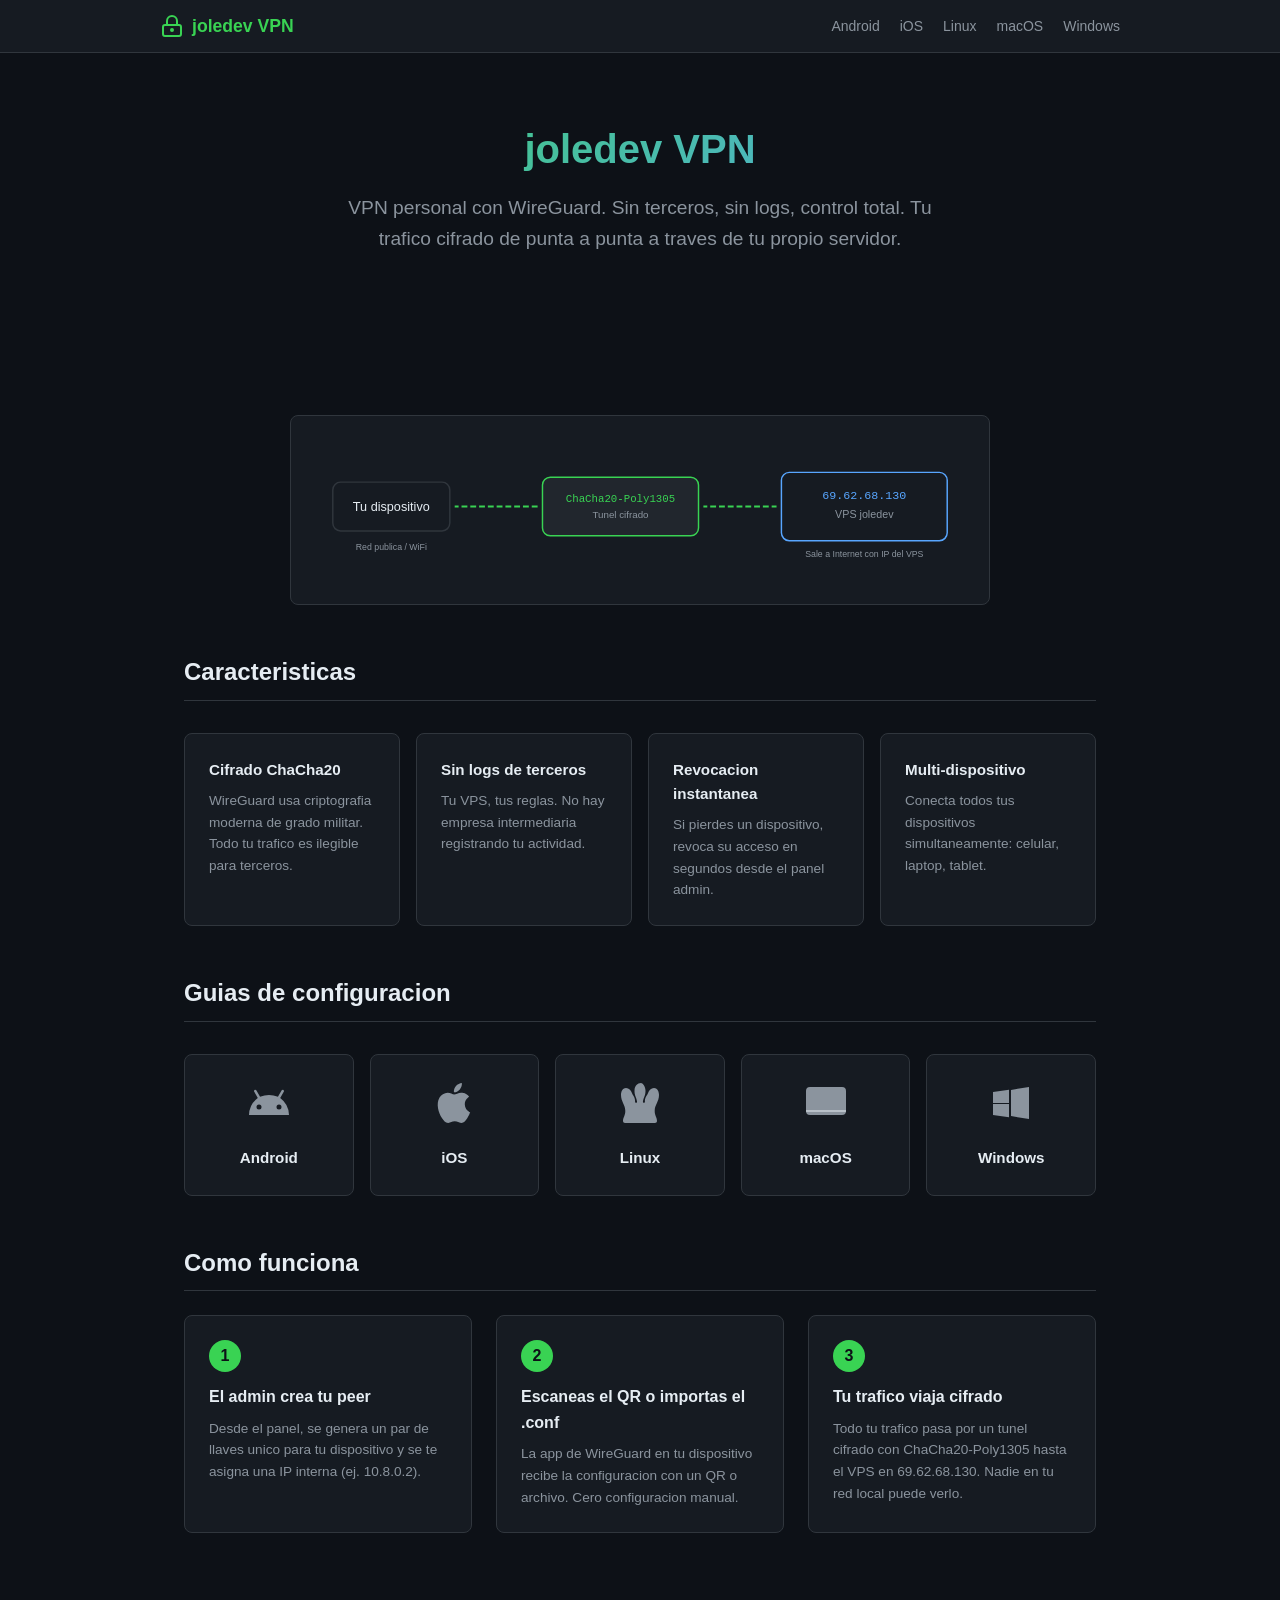
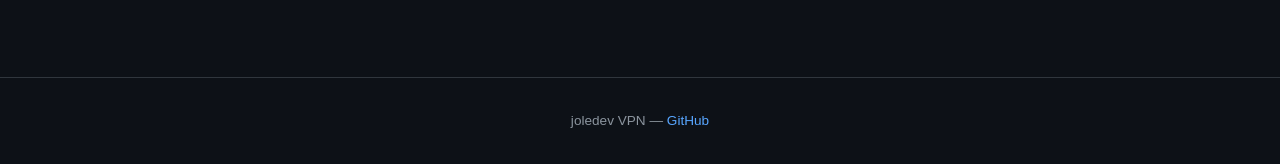
==== docs/index.html @ ba5b8e24 "feat: self-hosted WireGuard VPN on K3s WireGuard VPN with wg-easy admin panel, docs site, Authelia 2" ====
<!DOCTYPE html>
<html lang="es">
<head>
  <meta charset="UTF-8">
  <meta name="viewport" content="width=device-width, initial-scale=1.0">
  <title>joledev VPN</title>
  <link rel="stylesheet" href="assets/style.css">
</head>
<body>

<nav class="nav">
  <div class="nav-inner">
    <a href="/" class="nav-brand">
      <svg viewBox="0 0 24 24" fill="none" stroke="currentColor" stroke-width="2" stroke-linecap="round" stroke-linejoin="round"><rect x="3" y="11" width="18" height="11" rx="2" ry="2"/><path d="M7 11V7a5 5 0 0 1 10 0v4"/><circle cx="12" cy="16" r="1"/></svg>
      joledev VPN
    </a>
    <div class="nav-links">
      <a href="android.html">Android</a>
      <a href="ios.html">iOS</a>
      <a href="linux.html">Linux</a>
      <a href="macos.html">macOS</a>
      <a href="windows.html">Windows</a>
    </div>
  </div>
</nav>

<div class="hero">
  <h1>joledev VPN</h1>
  <p class="tagline">VPN personal con WireGuard. Sin terceros, sin logs, control total. Tu trafico cifrado de punta a punta a traves de tu propio servidor.</p>
</div>

<div class="container">

  <!-- Diagram -->
  <div class="diagram-container">
    <svg viewBox="0 0 650 120" xmlns="http://www.w3.org/2000/svg">
      <!-- Device -->
      <rect x="10" y="35" width="120" height="50" rx="8" fill="#161b22" stroke="#30363d" stroke-width="1.5"/>
      <text x="70" y="65" text-anchor="middle" fill="#e6edf3" font-size="13" font-family="sans-serif">Tu dispositivo</text>
      <!-- Arrow 1 -->
      <line x1="135" y1="60" x2="220" y2="60" stroke="#39d353" stroke-width="2" stroke-dasharray="6,3">
        <animate attributeName="stroke-dashoffset" from="18" to="0" dur="1.5s" repeatCount="indefinite"/>
      </line>
      <!-- Encrypted tunnel -->
      <rect x="225" y="30" width="160" height="60" rx="8" fill="#21262d" stroke="#39d353" stroke-width="1.5"/>
      <text x="305" y="55" text-anchor="middle" fill="#39d353" font-size="11" font-family="monospace">ChaCha20-Poly1305</text>
      <text x="305" y="72" text-anchor="middle" fill="#8b949e" font-size="10" font-family="sans-serif">Tunel cifrado</text>
      <!-- Arrow 2 -->
      <line x1="390" y1="60" x2="465" y2="60" stroke="#39d353" stroke-width="2" stroke-dasharray="6,3">
        <animate attributeName="stroke-dashoffset" from="18" to="0" dur="1.5s" repeatCount="indefinite"/>
      </line>
      <!-- VPS -->
      <rect x="470" y="25" width="170" height="70" rx="8" fill="#161b22" stroke="#58a6ff" stroke-width="1.5"/>
      <text x="555" y="52" text-anchor="middle" fill="#58a6ff" font-size="12" font-family="monospace">69.62.68.130</text>
      <text x="555" y="72" text-anchor="middle" fill="#8b949e" font-size="11" font-family="sans-serif">VPS joledev</text>
      <!-- Labels -->
      <text x="70" y="105" text-anchor="middle" fill="#8b949e" font-size="9" font-family="sans-serif">Red publica / WiFi</text>
      <text x="555" y="112" text-anchor="middle" fill="#8b949e" font-size="9" font-family="sans-serif">Sale a Internet con IP del VPS</text>
    </svg>
  </div>

  <!-- Features -->
  <div class="section">
    <h2>Caracteristicas</h2>
    <div class="features">
      <div class="feature-card">
        <h3>Cifrado ChaCha20</h3>
        <p>WireGuard usa criptografia moderna de grado militar. Todo tu trafico es ilegible para terceros.</p>
      </div>
      <div class="feature-card">
        <h3>Sin logs de terceros</h3>
        <p>Tu VPS, tus reglas. No hay empresa intermediaria registrando tu actividad.</p>
      </div>
      <div class="feature-card">
        <h3>Revocacion instantanea</h3>
        <p>Si pierdes un dispositivo, revoca su acceso en segundos desde el panel admin.</p>
      </div>
      <div class="feature-card">
        <h3>Multi-dispositivo</h3>
        <p>Conecta todos tus dispositivos simultaneamente: celular, laptop, tablet.</p>
      </div>
    </div>
  </div>

  <!-- Platforms -->
  <div class="section">
    <h2>Guias de configuracion</h2>
    <div class="platforms">
      <a href="android.html" class="platform-card">
        <svg viewBox="0 0 24 24" xmlns="http://www.w3.org/2000/svg"><path d="M17.6 9.48l1.84-3.18c.16-.31.04-.69-.26-.85-.29-.15-.65-.06-.83.22l-1.88 3.24a11.46 11.46 0 00-8.94 0L5.65 5.67c-.19-.29-.51-.38-.83-.22-.31.16-.43.54-.26.85L6.4 9.48A10.78 10.78 0 002 18h20a10.78 10.78 0 00-4.4-8.52zM7 15.25a1.25 1.25 0 110-2.5 1.25 1.25 0 010 2.5zm10 0a1.25 1.25 0 110-2.5 1.25 1.25 0 010 2.5z"/></svg>
        <span>Android</span>
      </a>
      <a href="ios.html" class="platform-card">
        <svg viewBox="0 0 24 24" xmlns="http://www.w3.org/2000/svg"><path d="M18.71 19.5c-.83 1.24-1.71 2.45-3.05 2.47-1.34.03-1.77-.79-3.29-.79-1.53 0-2 .77-3.27.82-1.31.05-2.3-1.32-3.14-2.53C4.25 17 2.94 12.45 4.7 9.39c.87-1.52 2.43-2.48 4.12-2.51 1.28-.02 2.5.87 3.29.87.78 0 2.26-1.07 3.8-.91.65.03 2.47.26 3.64 1.98-.09.06-2.17 1.28-2.15 3.81.03 3.02 2.65 4.03 2.68 4.04-.03.07-.42 1.44-1.38 2.83M13 3.5c.73-.83 1.94-1.46 2.94-1.5.13 1.17-.34 2.35-1.04 3.19-.69.85-1.83 1.51-2.95 1.42-.15-1.15.41-2.35 1.05-3.11z"/></svg>
        <span>iOS</span>
      </a>
      <a href="linux.html" class="platform-card">
        <svg viewBox="0 0 24 24" xmlns="http://www.w3.org/2000/svg"><path d="M12.5 2c-1.8 0-3.1 1.57-3.23 3.47-.19 2.7 1 3.63 1.27 5.85.05.4-.18.53-.5.53-.3 0-.53-.12-.5-.5.15-2.1-1.06-3.03-1.57-4.35C7.44 5.6 6.5 4.5 5 4.5c-1.93 0-2.5 2-2.5 3.5 0 3.25 2.15 4.95 2.15 8 0 2.5-1.15 3-1.15 5 0 .55.45 1 1 1h15c.55 0 1-.45 1-1 0-2-1.15-2.5-1.15-5 0-3.05 2.15-4.75 2.15-8 0-1.5-.57-3.5-2.5-3.5-1.5 0-2.44 1.1-2.97 2.5-.51 1.32-1.72 2.25-1.57 4.35.03.38-.2.5-.5.5-.32 0-.55-.13-.5-.53.27-2.22 1.46-3.15 1.27-5.85C14.6 3.57 13.3 2 12.5 2z"/></svg>
        <span>Linux</span>
      </a>
      <a href="macos.html" class="platform-card">
        <svg viewBox="0 0 24 24" xmlns="http://www.w3.org/2000/svg"><path d="M4 4h16a2 2 0 012 2v10a2 2 0 01-2 2H4a2 2 0 01-2-2V6a2 2 0 012-2zm4 18h8m-4-4v4"/><line x1="2" y1="16" x2="22" y2="16" stroke="currentColor" stroke-width="0.5"/></svg>
        <span>macOS</span>
      </a>
      <a href="windows.html" class="platform-card">
        <svg viewBox="0 0 24 24" xmlns="http://www.w3.org/2000/svg"><path d="M3 12V6.5l8-1.14V12H3zm0 .5h8v6.64l-8-1.14V12.5zm9-7.03L21 4v8.5h-9V5.47zm0 13.06V12.5h9V20l-9-1.47z"/></svg>
        <span>Windows</span>
      </a>
    </div>
  </div>

  <!-- How it works -->
  <div class="section">
    <h2>Como funciona</h2>
    <div class="how-grid">
      <div class="how-card">
        <div class="number">1</div>
        <h3>El admin crea tu peer</h3>
        <p>Desde el panel, se genera un par de llaves unico para tu dispositivo y se te asigna una IP interna (ej. 10.8.0.2).</p>
      </div>
      <div class="how-card">
        <div class="number">2</div>
        <h3>Escaneas el QR o importas el .conf</h3>
        <p>La app de WireGuard en tu dispositivo recibe la configuracion con un QR o archivo. Cero configuracion manual.</p>
      </div>
      <div class="how-card">
        <div class="number">3</div>
        <h3>Tu trafico viaja cifrado</h3>
        <p>Todo tu trafico pasa por un tunel cifrado con ChaCha20-Poly1305 hasta el VPS en 69.62.68.130. Nadie en tu red local puede verlo.</p>
      </div>
    </div>
  </div>

</div>

<footer class="footer">
  <p>joledev VPN &mdash; <a href="https://github.com/joledev/joledev-vpn" target="_blank">GitHub</a></p>
</footer>

<script>
document.querySelectorAll('.copy-btn').forEach(btn => {
  btn.addEventListener('click', () => {
    const code = btn.parentElement.querySelector('pre').textContent;
    navigator.clipboard.writeText(code).then(() => {
      btn.textContent = 'Copiado';
      btn.classList.add('copied');
      setTimeout(() => { btn.textContent = 'Copiar'; btn.classList.remove('copied'); }, 2000);
    });
  });
});
</script>

</body>
</html>
---- docs/assets/style.css ----
:root {
  --bg-primary: #0d1117;
  --bg-secondary: #161b22;
  --bg-tertiary: #21262d;
  --accent-green: #39d353;
  --accent-cyan: #58a6ff;
  --text-primary: #e6edf3;
  --text-secondary: #8b949e;
  --border: #30363d;
  --danger: #f85149;
  --radius: 8px;
  --max-width: 960px;
}

* { margin: 0; padding: 0; box-sizing: border-box; }

body {
  font-family: -apple-system, BlinkMacSystemFont, 'Segoe UI', Roboto, 'Helvetica Neue', sans-serif;
  background: var(--bg-primary);
  color: var(--text-primary);
  line-height: 1.6;
  -webkit-font-smoothing: antialiased;
}

a { color: var(--accent-cyan); text-decoration: none; }
a:hover { text-decoration: underline; }

/* ===== NAV ===== */
.nav {
  background: var(--bg-secondary);
  border-bottom: 1px solid var(--border);
  padding: 0.75rem 1.5rem;
  position: sticky;
  top: 0;
  z-index: 100;
  backdrop-filter: blur(12px);
}
.nav-inner {
  max-width: var(--max-width);
  margin: 0 auto;
  display: flex;
  align-items: center;
  justify-content: space-between;
  gap: 1rem;
}
.nav-brand {
  font-weight: 700;
  font-size: 1.1rem;
  color: var(--accent-green);
  display: flex;
  align-items: center;
  gap: 0.5rem;
}
.nav-brand svg { width: 24px; height: 24px; }
.nav-links { display: flex; gap: 1.25rem; flex-wrap: wrap; }
.nav-links a {
  color: var(--text-secondary);
  font-size: 0.875rem;
  transition: color 0.15s;
}
.nav-links a:hover, .nav-links a.active {
  color: var(--text-primary);
  text-decoration: none;
}

/* ===== LAYOUT ===== */
.container {
  max-width: var(--max-width);
  margin: 0 auto;
  padding: 2rem 1.5rem;
}

/* ===== HERO ===== */
.hero {
  text-align: center;
  padding: 4rem 1.5rem;
}
.hero h1 {
  font-size: 2.5rem;
  font-weight: 800;
  margin-bottom: 0.75rem;
  background: linear-gradient(135deg, var(--accent-green), var(--accent-cyan));
  -webkit-background-clip: text;
  -webkit-text-fill-color: transparent;
  background-clip: text;
}
.hero .tagline {
  font-size: 1.2rem;
  color: var(--text-secondary);
  max-width: 600px;
  margin: 0 auto 2rem;
}

/* ===== DIAGRAM ===== */
.diagram-container {
  background: var(--bg-secondary);
  border: 1px solid var(--border);
  border-radius: var(--radius);
  padding: 2rem;
  margin: 2rem auto;
  max-width: 700px;
  overflow-x: auto;
}
.diagram-container svg {
  width: 100%;
  height: auto;
}

/* ===== FEATURES GRID ===== */
.features {
  display: grid;
  grid-template-columns: repeat(auto-fit, minmax(200px, 1fr));
  gap: 1rem;
  margin: 2rem 0;
}
.feature-card {
  background: var(--bg-secondary);
  border: 1px solid var(--border);
  border-radius: var(--radius);
  padding: 1.5rem;
  transition: border-color 0.2s;
}
.feature-card:hover { border-color: var(--accent-green); }
.feature-card h3 {
  font-size: 0.95rem;
  margin-bottom: 0.5rem;
  display: flex;
  align-items: center;
  gap: 0.5rem;
}
.feature-card p {
  font-size: 0.85rem;
  color: var(--text-secondary);
}

/* ===== PLATFORM CARDS ===== */
.platforms {
  display: grid;
  grid-template-columns: repeat(auto-fit, minmax(160px, 1fr));
  gap: 1rem;
  margin: 2rem 0;
}
.platform-card {
  background: var(--bg-secondary);
  border: 1px solid var(--border);
  border-radius: var(--radius);
  padding: 1.5rem;
  text-align: center;
  transition: border-color 0.2s, transform 0.2s;
  display: block;
  color: var(--text-primary);
}
.platform-card:hover {
  border-color: var(--accent-cyan);
  transform: translateY(-2px);
  text-decoration: none;
}
.platform-card svg {
  width: 48px;
  height: 48px;
  margin-bottom: 0.75rem;
  fill: var(--text-secondary);
}
.platform-card:hover svg { fill: var(--accent-cyan); }
.platform-card span {
  display: block;
  font-weight: 600;
  font-size: 0.95rem;
}

/* ===== SECTION ===== */
.section { margin: 3rem 0; }
.section h2 {
  font-size: 1.5rem;
  margin-bottom: 1rem;
  padding-bottom: 0.5rem;
  border-bottom: 1px solid var(--border);
}

/* ===== CODE BLOCKS ===== */
.code-block {
  position: relative;
  background: var(--bg-tertiary);
  border: 1px solid var(--border);
  border-radius: var(--radius);
  margin: 1rem 0;
  overflow: hidden;
}
.code-block pre {
  padding: 1rem 1.25rem;
  overflow-x: auto;
  font-family: 'SF Mono', 'Fira Code', 'JetBrains Mono', monospace;
  font-size: 0.85rem;
  line-height: 1.5;
  color: var(--text-primary);
}
.code-block .copy-btn {
  position: absolute;
  top: 0.5rem;
  right: 0.5rem;
  background: var(--bg-secondary);
  border: 1px solid var(--border);
  color: var(--text-secondary);
  padding: 0.25rem 0.5rem;
  border-radius: 4px;
  cursor: pointer;
  font-size: 0.75rem;
  transition: color 0.15s, border-color 0.15s;
}
.code-block .copy-btn:hover {
  color: var(--text-primary);
  border-color: var(--accent-green);
}
.code-block .copy-btn.copied {
  color: var(--accent-green);
  border-color: var(--accent-green);
}

code {
  font-family: 'SF Mono', 'Fira Code', 'JetBrains Mono', monospace;
  font-size: 0.85em;
  background: var(--bg-tertiary);
  padding: 0.15em 0.4em;
  border-radius: 3px;
}

/* ===== BREADCRUMB ===== */
.breadcrumb {
  font-size: 0.85rem;
  color: var(--text-secondary);
  margin-bottom: 1.5rem;
}
.breadcrumb a { color: var(--accent-cyan); }

/* ===== STEPS ===== */
.steps { counter-reset: step; }
.step {
  counter-increment: step;
  margin: 1.5rem 0;
  padding-left: 2.5rem;
  position: relative;
}
.step::before {
  content: counter(step);
  position: absolute;
  left: 0;
  top: 0;
  width: 1.75rem;
  height: 1.75rem;
  background: var(--accent-green);
  color: var(--bg-primary);
  border-radius: 50%;
  display: flex;
  align-items: center;
  justify-content: center;
  font-weight: 700;
  font-size: 0.85rem;
}
.step h3 {
  font-size: 1rem;
  margin-bottom: 0.5rem;
}
.step p {
  color: var(--text-secondary);
  font-size: 0.9rem;
}

/* ===== CALLOUT ===== */
.callout {
  border-left: 3px solid var(--accent-cyan);
  background: var(--bg-secondary);
  padding: 1rem 1.25rem;
  border-radius: 0 var(--radius) var(--radius) 0;
  margin: 1rem 0;
  font-size: 0.9rem;
}
.callout.warning {
  border-left-color: #d29922;
}
.callout.danger {
  border-left-color: var(--danger);
}
.callout strong {
  display: block;
  margin-bottom: 0.25rem;
}

/* ===== FIGURE ===== */
.screenshot {
  background: var(--bg-tertiary);
  border: 1px solid var(--border);
  border-radius: var(--radius);
  padding: 2rem;
  margin: 1rem 0;
  text-align: center;
  color: var(--text-secondary);
  font-size: 0.85rem;
  font-style: italic;
}

/* ===== FOOTER ===== */
.footer {
  border-top: 1px solid var(--border);
  padding: 2rem 1.5rem;
  text-align: center;
  color: var(--text-secondary);
  font-size: 0.85rem;
  margin-top: 4rem;
}
.footer a { color: var(--accent-cyan); }

/* ===== HOW IT WORKS ===== */
.how-grid {
  display: grid;
  grid-template-columns: repeat(auto-fit, minmax(250px, 1fr));
  gap: 1.5rem;
  margin: 1.5rem 0;
}
.how-card {
  background: var(--bg-secondary);
  border: 1px solid var(--border);
  border-radius: var(--radius);
  padding: 1.5rem;
}
.how-card .number {
  display: inline-block;
  width: 2rem;
  height: 2rem;
  background: var(--accent-green);
  color: var(--bg-primary);
  border-radius: 50%;
  text-align: center;
  line-height: 2rem;
  font-weight: 700;
  margin-bottom: 0.75rem;
}
.how-card h3 { font-size: 1rem; margin-bottom: 0.5rem; }
.how-card p { font-size: 0.85rem; color: var(--text-secondary); }

/* ===== RESPONSIVE ===== */
@media (max-width: 640px) {
  .hero h1 { font-size: 1.75rem; }
  .hero .tagline { font-size: 1rem; }
  .nav-links { gap: 0.75rem; }
  .nav-links a { font-size: 0.8rem; }
}
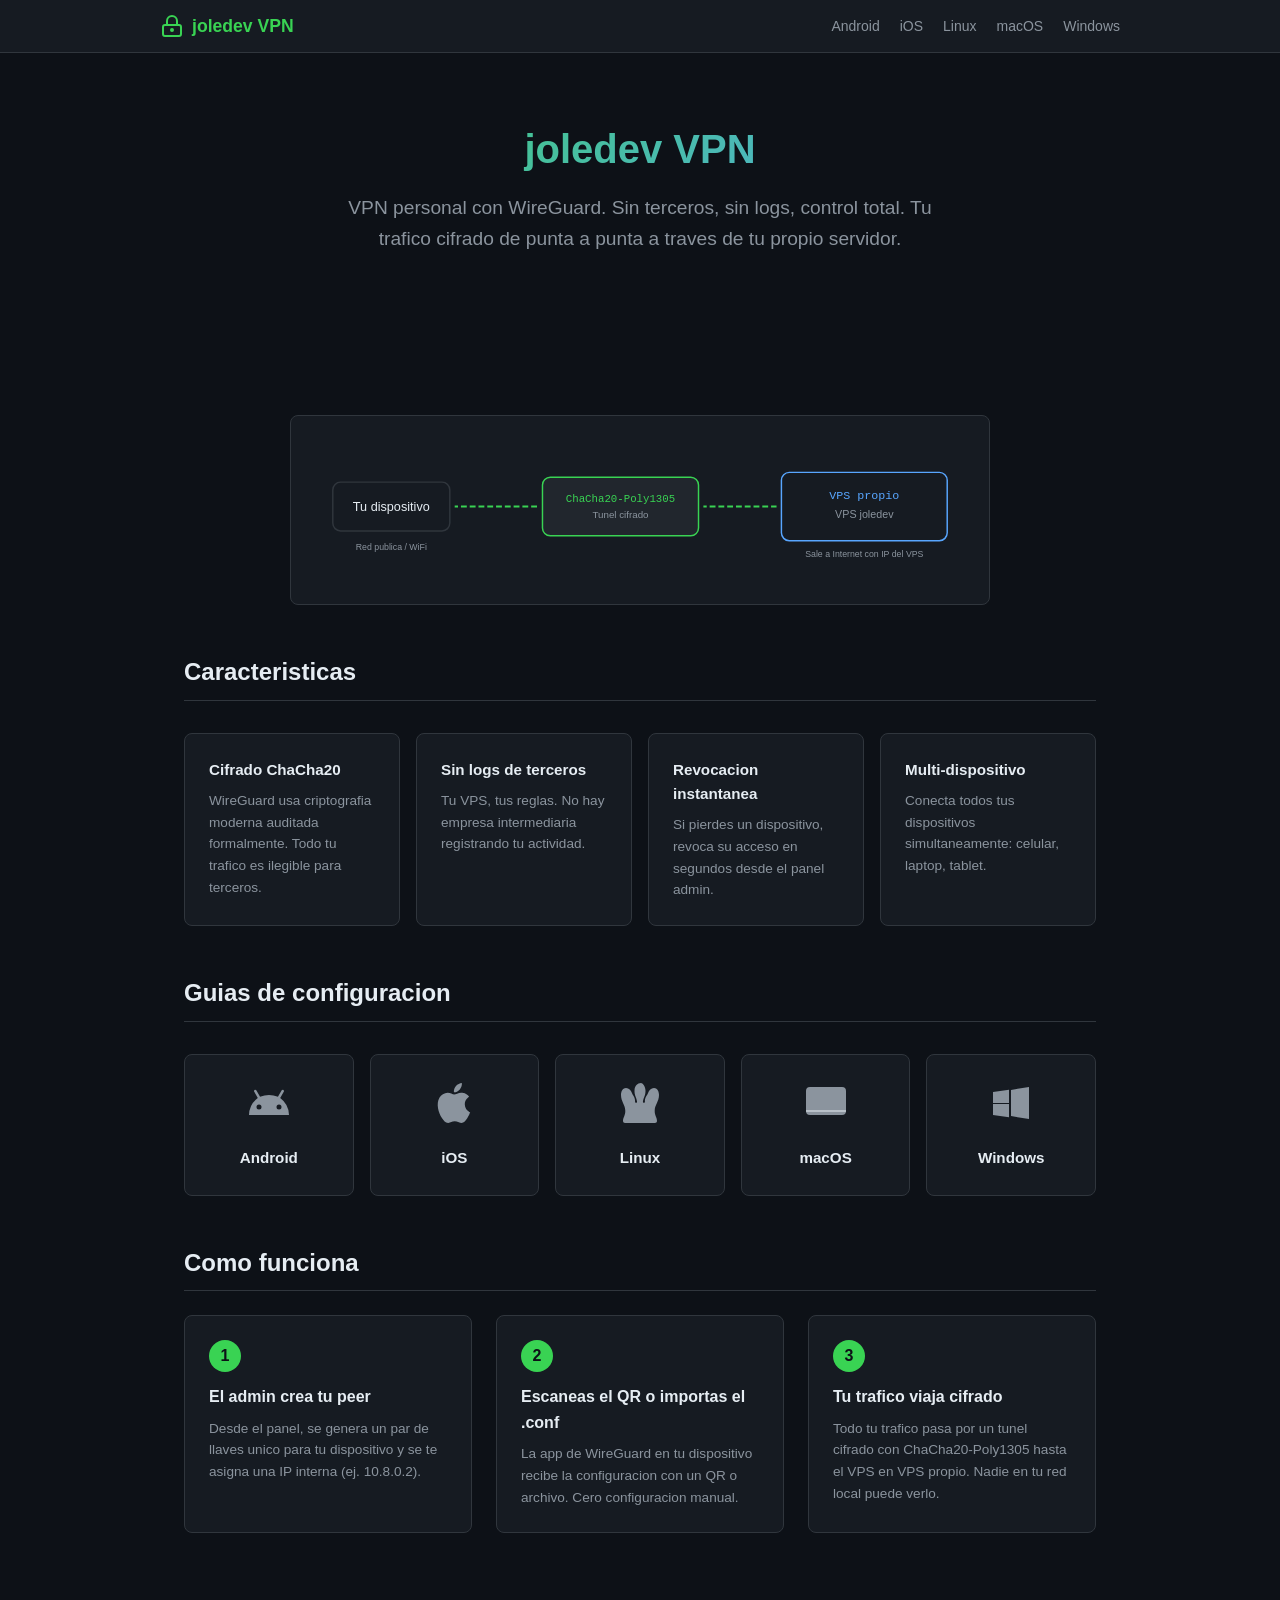
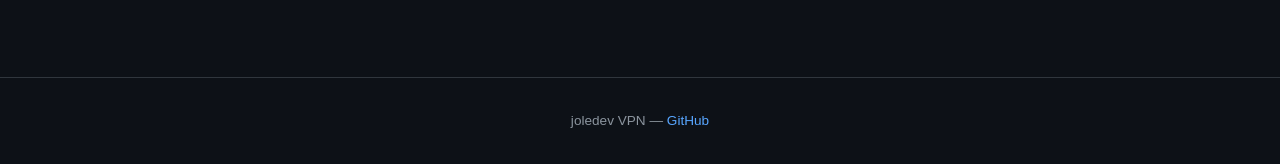
==== commit be413569: "docs: remove IP from public docs, fix marketing language - Replace "grado militar" with "auditada fo" ====
--- a/docs/index.html
+++ b/docs/index.html
@@ -51,7 +51,7 @@
       </line>
       <!-- VPS -->
       <rect x="470" y="25" width="170" height="70" rx="8" fill="#161b22" stroke="#58a6ff" stroke-width="1.5"/>
-      <text x="555" y="52" text-anchor="middle" fill="#58a6ff" font-size="12" font-family="monospace">69.62.68.130</text>
+      <text x="555" y="52" text-anchor="middle" fill="#58a6ff" font-size="12" font-family="monospace">VPS propio</text>
       <text x="555" y="72" text-anchor="middle" fill="#8b949e" font-size="11" font-family="sans-serif">VPS joledev</text>
       <!-- Labels -->
       <text x="70" y="105" text-anchor="middle" fill="#8b949e" font-size="9" font-family="sans-serif">Red publica / WiFi</text>
@@ -65,7 +65,7 @@
     <div class="features">
       <div class="feature-card">
         <h3>Cifrado ChaCha20</h3>
-        <p>WireGuard usa criptografia moderna de grado militar. Todo tu trafico es ilegible para terceros.</p>
+        <p>WireGuard usa criptografia moderna auditada formalmente. Todo tu trafico es ilegible para terceros.</p>
       </div>
       <div class="feature-card">
         <h3>Sin logs de terceros</h3>
@@ -126,7 +126,7 @@
       <div class="how-card">
         <div class="number">3</div>
         <h3>Tu trafico viaja cifrado</h3>
-        <p>Todo tu trafico pasa por un tunel cifrado con ChaCha20-Poly1305 hasta el VPS en 69.62.68.130. Nadie en tu red local puede verlo.</p>
+        <p>Todo tu trafico pasa por un tunel cifrado con ChaCha20-Poly1305 hasta el VPS en VPS propio. Nadie en tu red local puede verlo.</p>
       </div>
     </div>
   </div>
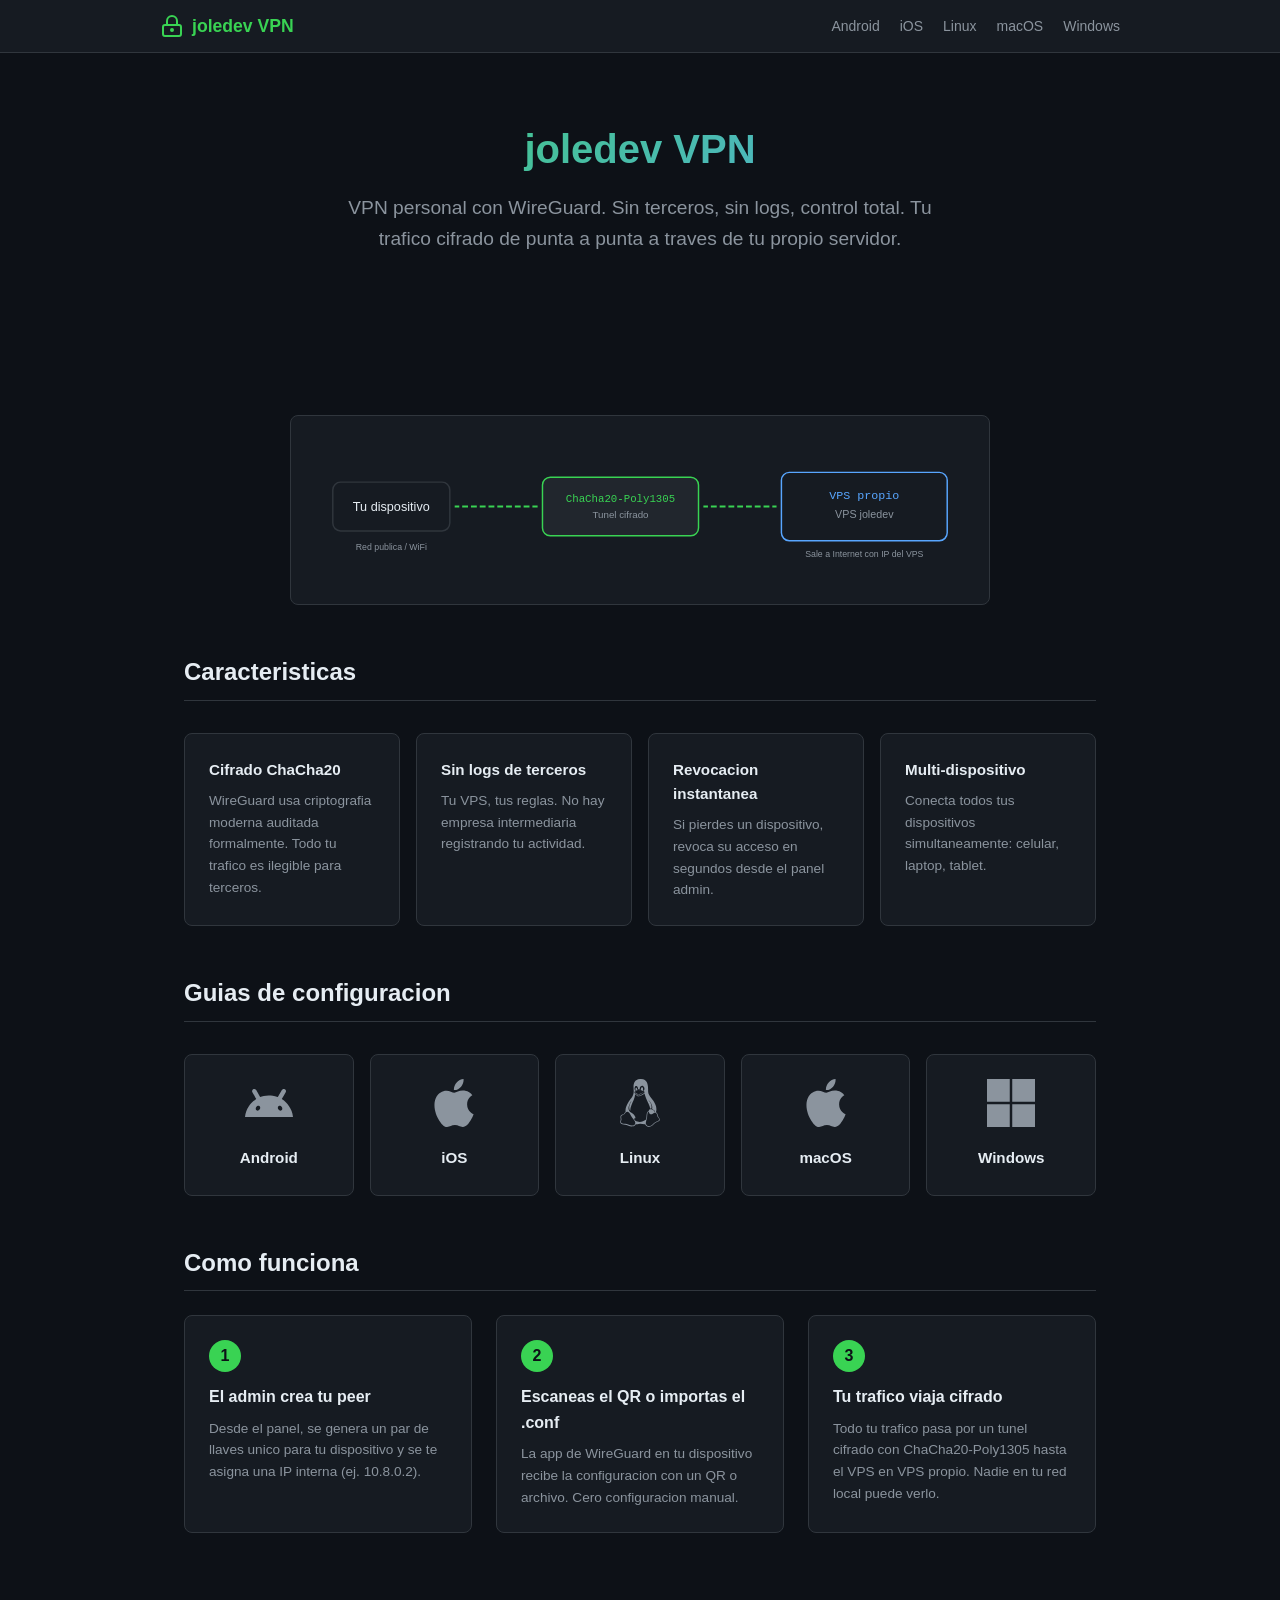
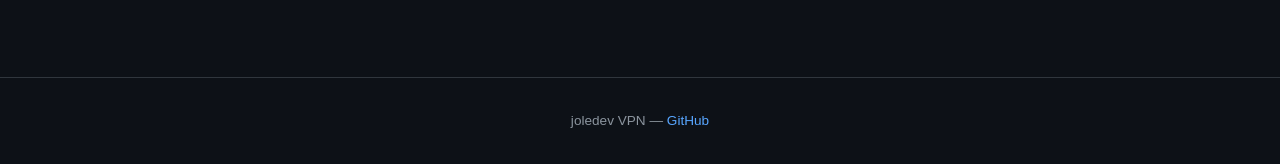
==== commit e911f8ff: "docs: replace platform icons with Simple Icons SVGs Android (robot), Apple (iOS + macOS), Linux (Tux" ====
--- a/docs/index.html
+++ b/docs/index.html
@@ -87,23 +87,23 @@
     <h2>Guias de configuracion</h2>
     <div class="platforms">
       <a href="android.html" class="platform-card">
-        <svg viewBox="0 0 24 24" xmlns="http://www.w3.org/2000/svg"><path d="M17.6 9.48l1.84-3.18c.16-.31.04-.69-.26-.85-.29-.15-.65-.06-.83.22l-1.88 3.24a11.46 11.46 0 00-8.94 0L5.65 5.67c-.19-.29-.51-.38-.83-.22-.31.16-.43.54-.26.85L6.4 9.48A10.78 10.78 0 002 18h20a10.78 10.78 0 00-4.4-8.52zM7 15.25a1.25 1.25 0 110-2.5 1.25 1.25 0 010 2.5zm10 0a1.25 1.25 0 110-2.5 1.25 1.25 0 010 2.5z"/></svg>
+        <svg viewBox="0 0 24 24" xmlns="http://www.w3.org/2000/svg" fill="currentColor"><path d="M18.4395 5.5586c-.675 1.1664-1.352 2.3318-2.0274 3.498-.0366-.0155-.0742-.0286-.1113-.043-1.8249-.6957-3.484-.8-4.42-.787-1.8551.0185-3.3544.4643-4.2597.8203-.084-.1494-1.7526-3.021-2.0215-3.4864a1.1451 1.1451 0 0 0-.1406-.1914c-.3312-.364-.9054-.4859-1.379-.203-.475.282-.7136.9361-.3886 1.5019 1.9466 3.3696-.0966-.2158 1.9473 3.3593.0172.031-.4946.2642-1.3926 1.0177C2.8987 12.176.452 14.772 0 18.9902h24c-.119-1.1108-.3686-2.099-.7461-3.0683-.7438-1.9118-1.8435-3.2928-2.7402-4.1836a12.1048 12.1048 0 0 0-2.1309-1.6875c.6594-1.122 1.312-2.2559 1.9649-3.3848.2077-.3615.1886-.7956-.0079-1.1191a1.1001 1.1001 0 0 0-.8515-.5332c-.5225-.0536-.9392.3128-1.0488.5449zm-.0391 8.461c.3944.5926.324 1.3306-.1563 1.6503-.4799.3197-1.188.0985-1.582-.4941-.3944-.5927-.324-1.3307.1563-1.6504.4727-.315 1.1812-.1086 1.582.4941zM7.207 13.5273c.4803.3197.5506 1.0577.1563 1.6504-.394.5926-1.1038.8138-1.584.4941-.48-.3197-.5503-1.0577-.1563-1.6504.4008-.6021 1.1087-.8106 1.584-.4941z"/></svg>
         <span>Android</span>
       </a>
       <a href="ios.html" class="platform-card">
-        <svg viewBox="0 0 24 24" xmlns="http://www.w3.org/2000/svg"><path d="M18.71 19.5c-.83 1.24-1.71 2.45-3.05 2.47-1.34.03-1.77-.79-3.29-.79-1.53 0-2 .77-3.27.82-1.31.05-2.3-1.32-3.14-2.53C4.25 17 2.94 12.45 4.7 9.39c.87-1.52 2.43-2.48 4.12-2.51 1.28-.02 2.5.87 3.29.87.78 0 2.26-1.07 3.8-.91.65.03 2.47.26 3.64 1.98-.09.06-2.17 1.28-2.15 3.81.03 3.02 2.65 4.03 2.68 4.04-.03.07-.42 1.44-1.38 2.83M13 3.5c.73-.83 1.94-1.46 2.94-1.5.13 1.17-.34 2.35-1.04 3.19-.69.85-1.83 1.51-2.95 1.42-.15-1.15.41-2.35 1.05-3.11z"/></svg>
+        <svg viewBox="0 0 24 24" xmlns="http://www.w3.org/2000/svg" fill="currentColor"><path d="M12.152 6.896c-.948 0-2.415-1.078-3.96-1.04-2.04.027-3.91 1.183-4.961 3.014-2.117 3.675-.546 9.103 1.519 12.09 1.013 1.454 2.208 3.09 3.792 3.039 1.52-.065 2.09-.987 3.935-.987 1.831 0 2.35.987 3.96.948 1.637-.026 2.676-1.48 3.676-2.948 1.156-1.688 1.636-3.325 1.662-3.415-.039-.013-3.182-1.221-3.22-4.857-.026-3.04 2.48-4.494 2.597-4.559-1.429-2.09-3.623-2.324-4.39-2.376-2-.156-3.675 1.09-4.61 1.09zM15.53 3.83c.843-1.012 1.4-2.427 1.245-3.83-1.207.052-2.662.805-3.532 1.818-.78.896-1.454 2.338-1.273 3.714 1.338.104 2.715-.688 3.559-1.701"/></svg>
         <span>iOS</span>
       </a>
       <a href="linux.html" class="platform-card">
-        <svg viewBox="0 0 24 24" xmlns="http://www.w3.org/2000/svg"><path d="M12.5 2c-1.8 0-3.1 1.57-3.23 3.47-.19 2.7 1 3.63 1.27 5.85.05.4-.18.53-.5.53-.3 0-.53-.12-.5-.5.15-2.1-1.06-3.03-1.57-4.35C7.44 5.6 6.5 4.5 5 4.5c-1.93 0-2.5 2-2.5 3.5 0 3.25 2.15 4.95 2.15 8 0 2.5-1.15 3-1.15 5 0 .55.45 1 1 1h15c.55 0 1-.45 1-1 0-2-1.15-2.5-1.15-5 0-3.05 2.15-4.75 2.15-8 0-1.5-.57-3.5-2.5-3.5-1.5 0-2.44 1.1-2.97 2.5-.51 1.32-1.72 2.25-1.57 4.35.03.38-.2.5-.5.5-.32 0-.55-.13-.5-.53.27-2.22 1.46-3.15 1.27-5.85C14.6 3.57 13.3 2 12.5 2z"/></svg>
+        <svg viewBox="0 0 24 24" xmlns="http://www.w3.org/2000/svg" fill="currentColor"><path d="M12.504 0c-.155 0-.315.008-.48.021-4.226.333-3.105 4.807-3.17 6.298-.076 1.092-.3 1.953-1.05 3.02-.885 1.051-2.127 2.75-2.716 4.521-.278.832-.41 1.684-.287 2.489a.424.424 0 00-.11.135c-.26.268-.45.6-.663.839-.199.199-.485.267-.797.4-.313.136-.658.269-.864.68-.09.189-.136.394-.132.602 0 .199.027.4.055.536.058.399.116.728.04.97-.249.68-.28 1.145-.106 1.484.174.334.535.47.94.601.81.2 1.91.135 2.774.6.926.466 1.866.67 2.616.47.526-.116.97-.464 1.208-.946.587-.003 1.23-.269 2.26-.334.699-.058 1.574.267 2.577.2.025.134.063.198.114.333l.003.003c.391.778 1.113 1.132 1.884 1.071.771-.06 1.592-.536 2.257-1.306.631-.765 1.683-1.084 2.378-1.503.348-.199.629-.469.649-.853.023-.4-.2-.811-.714-1.376v-.097l-.003-.003c-.17-.2-.25-.535-.338-.926-.085-.401-.182-.786-.492-1.046h-.003c-.059-.054-.123-.067-.188-.135a.357.357 0 00-.19-.064c.431-1.278.264-2.55-.173-3.694-.533-1.41-1.465-2.638-2.175-3.483-.796-1.005-1.576-1.957-1.56-3.368.026-2.152.236-6.133-3.544-6.139zm.529 3.405h.013c.213 0 .396.062.584.198.19.135.33.332.438.533.105.259.158.459.166.724 0-.02.006-.04.006-.06v.105a.086.086 0 01-.004-.021l-.004-.024a1.807 1.807 0 01-.15.706.953.953 0 01-.213.335.71.71 0 00-.088-.042c-.104-.045-.198-.064-.284-.133a1.312 1.312 0 00-.22-.066c.05-.06.146-.133.183-.198.053-.128.082-.264.088-.402v-.02a1.21 1.21 0 00-.061-.4c-.045-.134-.101-.2-.183-.333-.084-.066-.167-.132-.267-.132h-.016c-.093 0-.176.03-.262.132a.8.8 0 00-.205.334 1.18 1.18 0 00-.09.4v.019c.002.089.008.179.02.267-.193-.067-.438-.135-.607-.202a1.635 1.635 0 01-.018-.2v-.02a1.772 1.772 0 01.15-.768c.082-.22.232-.406.43-.533a.985.985 0 01.594-.2zm-2.962.059h.036c.142 0 .27.048.399.135.146.129.264.288.344.465.09.199.14.4.153.667v.004c.007.134.006.2-.002.266v.08c-.03.007-.056.018-.083.024-.152.055-.274.135-.393.2.012-.09.013-.18.003-.267v-.015c-.012-.133-.04-.2-.082-.333a.613.613 0 00-.166-.267.248.248 0 00-.183-.064h-.021c-.071.006-.13.04-.186.132a.552.552 0 00-.12.27.944.944 0 00-.023.33v.015c.012.135.037.2.08.334.046.134.098.2.166.268.01.009.02.018.034.024-.07.057-.117.07-.176.136a.304.304 0 01-.131.068 2.62 2.62 0 01-.275-.402 1.772 1.772 0 01-.155-.667 1.759 1.759 0 01.08-.668 1.43 1.43 0 01.283-.535c.128-.133.26-.2.418-.2zm1.37 1.706c.332 0 .733.065 1.216.399.293.2.523.269 1.052.468h.003c.255.136.405.266.478.399v-.131a.571.571 0 01.016.47c-.123.31-.516.643-1.063.842v.002c-.268.135-.501.333-.775.465-.276.135-.588.292-1.012.267a1.139 1.139 0 01-.448-.067 3.566 3.566 0 01-.322-.198c-.195-.135-.363-.332-.612-.465v-.005h-.005c-.4-.246-.616-.512-.686-.71-.07-.268-.005-.47.193-.6.224-.135.38-.271.483-.336.104-.074.143-.102.176-.131h.002v-.003c.169-.202.436-.47.839-.601.139-.036.294-.065.466-.065zm2.8 2.142c.358 1.417 1.196 3.475 1.735 4.473.286.534.855 1.659 1.102 3.024.156-.005.33.018.513.064.646-1.671-.546-3.467-1.089-3.966-.22-.2-.232-.335-.123-.335.59.534 1.365 1.572 1.646 2.757.13.535.16 1.104.021 1.67.067.028.135.06.205.067 1.032.534 1.413.938 1.23 1.537v-.043c-.06-.003-.12 0-.18 0h-.016c.151-.467-.182-.825-1.065-1.224-.915-.4-1.646-.336-1.77.465-.008.043-.013.066-.018.135-.068.023-.139.053-.209.064-.43.268-.662.669-.793 1.187-.13.533-.17 1.156-.205 1.869v.003c-.02.334-.17.838-.319 1.35-1.5 1.072-3.58 1.538-5.348.334a2.645 2.645 0 00-.402-.533 1.45 1.45 0 00-.275-.333c.182 0 .338-.03.465-.067a.615.615 0 00.314-.334c.108-.267 0-.697-.345-1.163-.345-.467-.931-.995-1.788-1.521-.63-.4-.986-.87-1.15-1.396-.165-.534-.143-1.085-.015-1.645.245-1.07.873-2.11 1.274-2.763.107-.065.037.135-.408.974-.396.751-1.14 2.497-.122 3.854a8.123 8.123 0 01.647-2.876c.564-1.278 1.743-3.504 1.836-5.268.048.036.217.135.289.202.218.133.38.333.59.465.21.201.477.335.876.335.039.003.075.006.11.006.412 0 .73-.134.997-.268.29-.134.52-.334.74-.4h.005c.467-.135.835-.402 1.044-.7zm2.185 8.958c.037.6.343 1.245.882 1.377.588.134 1.434-.333 1.791-.765l.211-.01c.315-.007.577.01.847.268l.003.003c.208.199.305.53.391.876.085.4.154.78.409 1.066.486.527.645.906.636 1.14l.003-.007v.018l-.003-.012c-.015.262-.185.396-.498.595-.63.401-1.746.712-2.457 1.57-.618.737-1.37 1.14-2.036 1.191-.664.053-1.237-.2-1.574-.898l-.005-.003c-.21-.4-.12-1.025.056-1.69.176-.668.428-1.344.463-1.897.037-.714.076-1.335.195-1.814.12-.465.308-.797.641-.984l.045-.022zm-10.814.049h.01c.053 0 .105.005.157.014.376.055.706.333 1.023.752l.91 1.664.003.003c.243.533.754 1.064 1.189 1.637.434.598.77 1.131.729 1.57v.006c-.057.744-.48 1.148-1.125 1.294-.645.135-1.52.002-2.395-.464-.968-.536-2.118-.469-2.857-.602-.369-.066-.61-.2-.723-.4-.11-.2-.113-.602.123-1.23v-.004l.002-.003c.117-.334.03-.752-.027-1.118-.055-.401-.083-.71.043-.94.16-.334.396-.4.69-.533.294-.135.64-.202.915-.47h.002v-.002c.256-.268.445-.601.668-.838.19-.201.38-.336.663-.336zm7.159-9.074c-.435.201-.945.535-1.488.535-.542 0-.97-.267-1.28-.466-.154-.134-.28-.268-.373-.335-.164-.134-.144-.333-.074-.333.109.016.129.134.199.2.096.066.215.2.36.333.292.2.68.467 1.167.467.485 0 1.053-.267 1.398-.466.195-.135.445-.334.648-.467.156-.136.149-.267.279-.267.128.016.034.134-.147.332a8.097 8.097 0 01-.69.468zm-1.082-1.583V5.64c-.006-.02.013-.042.029-.05.074-.043.18-.027.26.004.063 0 .16.067.15.135-.006.049-.085.066-.135.066-.055 0-.092-.043-.141-.068-.052-.018-.146-.008-.163-.065zm-.551 0c-.02.058-.113.049-.166.066-.047.025-.086.068-.14.068-.05 0-.13-.02-.136-.068-.01-.066.088-.133.15-.133.08-.031.184-.047.259-.005.019.009.036.03.03.05v.02h.003z"/></svg>
         <span>Linux</span>
       </a>
       <a href="macos.html" class="platform-card">
-        <svg viewBox="0 0 24 24" xmlns="http://www.w3.org/2000/svg"><path d="M4 4h16a2 2 0 012 2v10a2 2 0 01-2 2H4a2 2 0 01-2-2V6a2 2 0 012-2zm4 18h8m-4-4v4"/><line x1="2" y1="16" x2="22" y2="16" stroke="currentColor" stroke-width="0.5"/></svg>
+        <svg viewBox="0 0 24 24" xmlns="http://www.w3.org/2000/svg" fill="currentColor"><path d="M12.152 6.896c-.948 0-2.415-1.078-3.96-1.04-2.04.027-3.91 1.183-4.961 3.014-2.117 3.675-.546 9.103 1.519 12.09 1.013 1.454 2.208 3.09 3.792 3.039 1.52-.065 2.09-.987 3.935-.987 1.831 0 2.35.987 3.96.948 1.637-.026 2.676-1.48 3.676-2.948 1.156-1.688 1.636-3.325 1.662-3.415-.039-.013-3.182-1.221-3.22-4.857-.026-3.04 2.48-4.494 2.597-4.559-1.429-2.09-3.623-2.324-4.39-2.376-2-.156-3.675 1.09-4.61 1.09zM15.53 3.83c.843-1.012 1.4-2.427 1.245-3.83-1.207.052-2.662.805-3.532 1.818-.78.896-1.454 2.338-1.273 3.714 1.338.104 2.715-.688 3.559-1.701"/></svg>
         <span>macOS</span>
       </a>
       <a href="windows.html" class="platform-card">
-        <svg viewBox="0 0 24 24" xmlns="http://www.w3.org/2000/svg"><path d="M3 12V6.5l8-1.14V12H3zm0 .5h8v6.64l-8-1.14V12.5zm9-7.03L21 4v8.5h-9V5.47zm0 13.06V12.5h9V20l-9-1.47z"/></svg>
+        <svg viewBox="0 0 24 24" xmlns="http://www.w3.org/2000/svg" fill="currentColor"><path d="M0,0H11.377V11.372H0ZM12.623,0H24V11.372H12.623ZM0,12.623H11.377V24H0Zm12.623,0H24V24H12.623"/></svg>
         <span>Windows</span>
       </a>
     </div>
